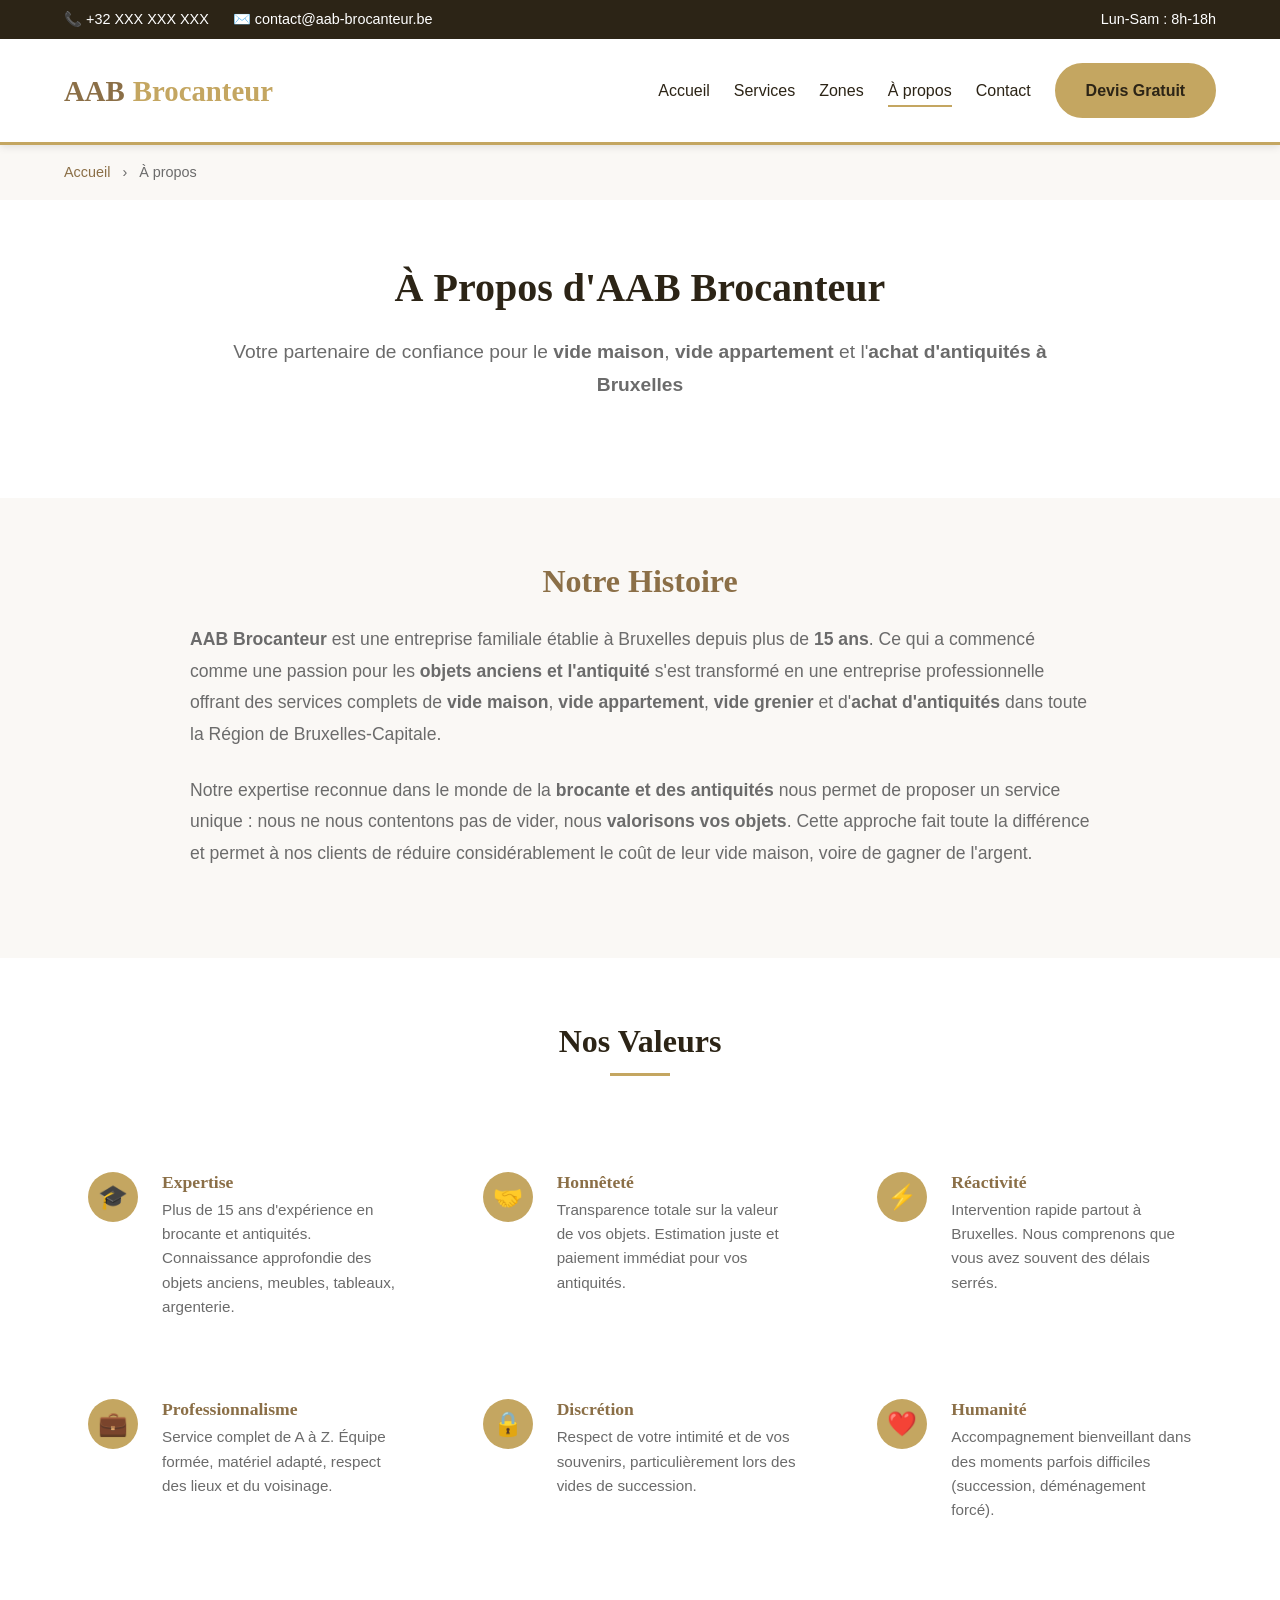
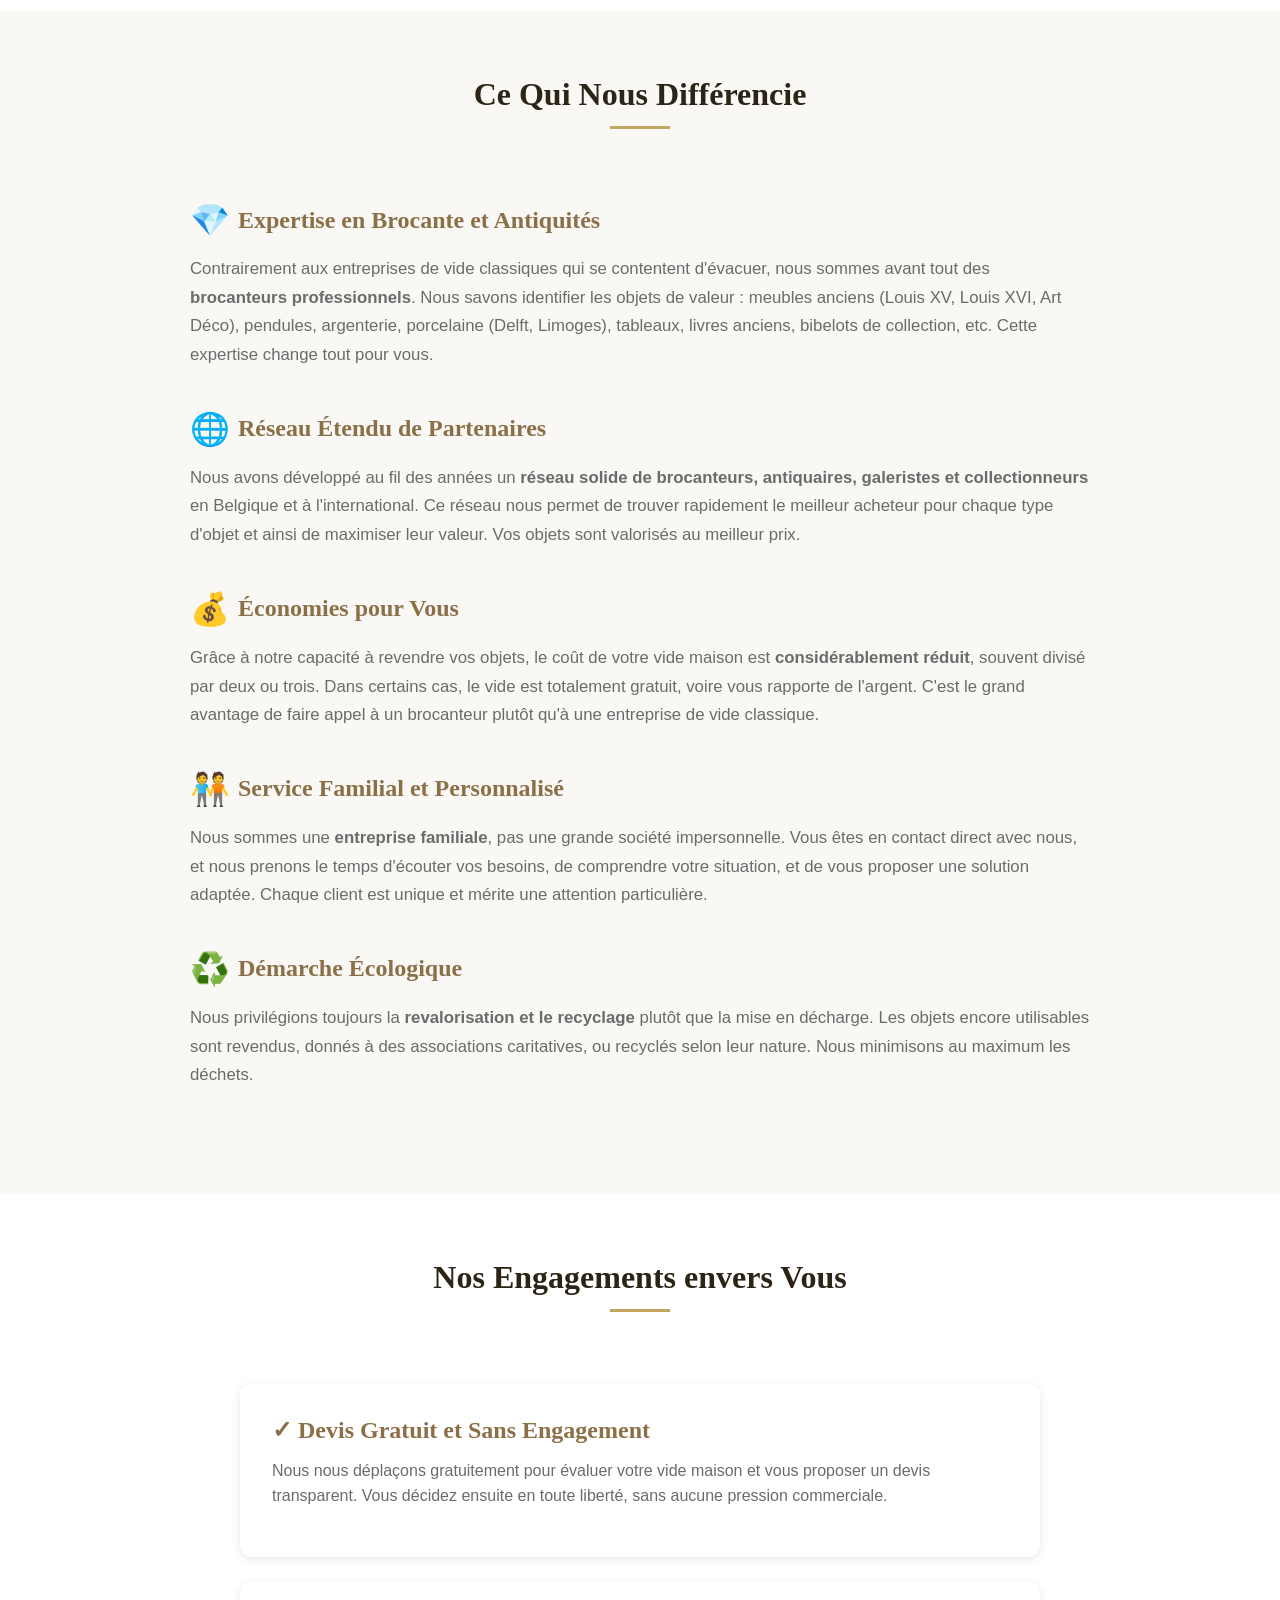
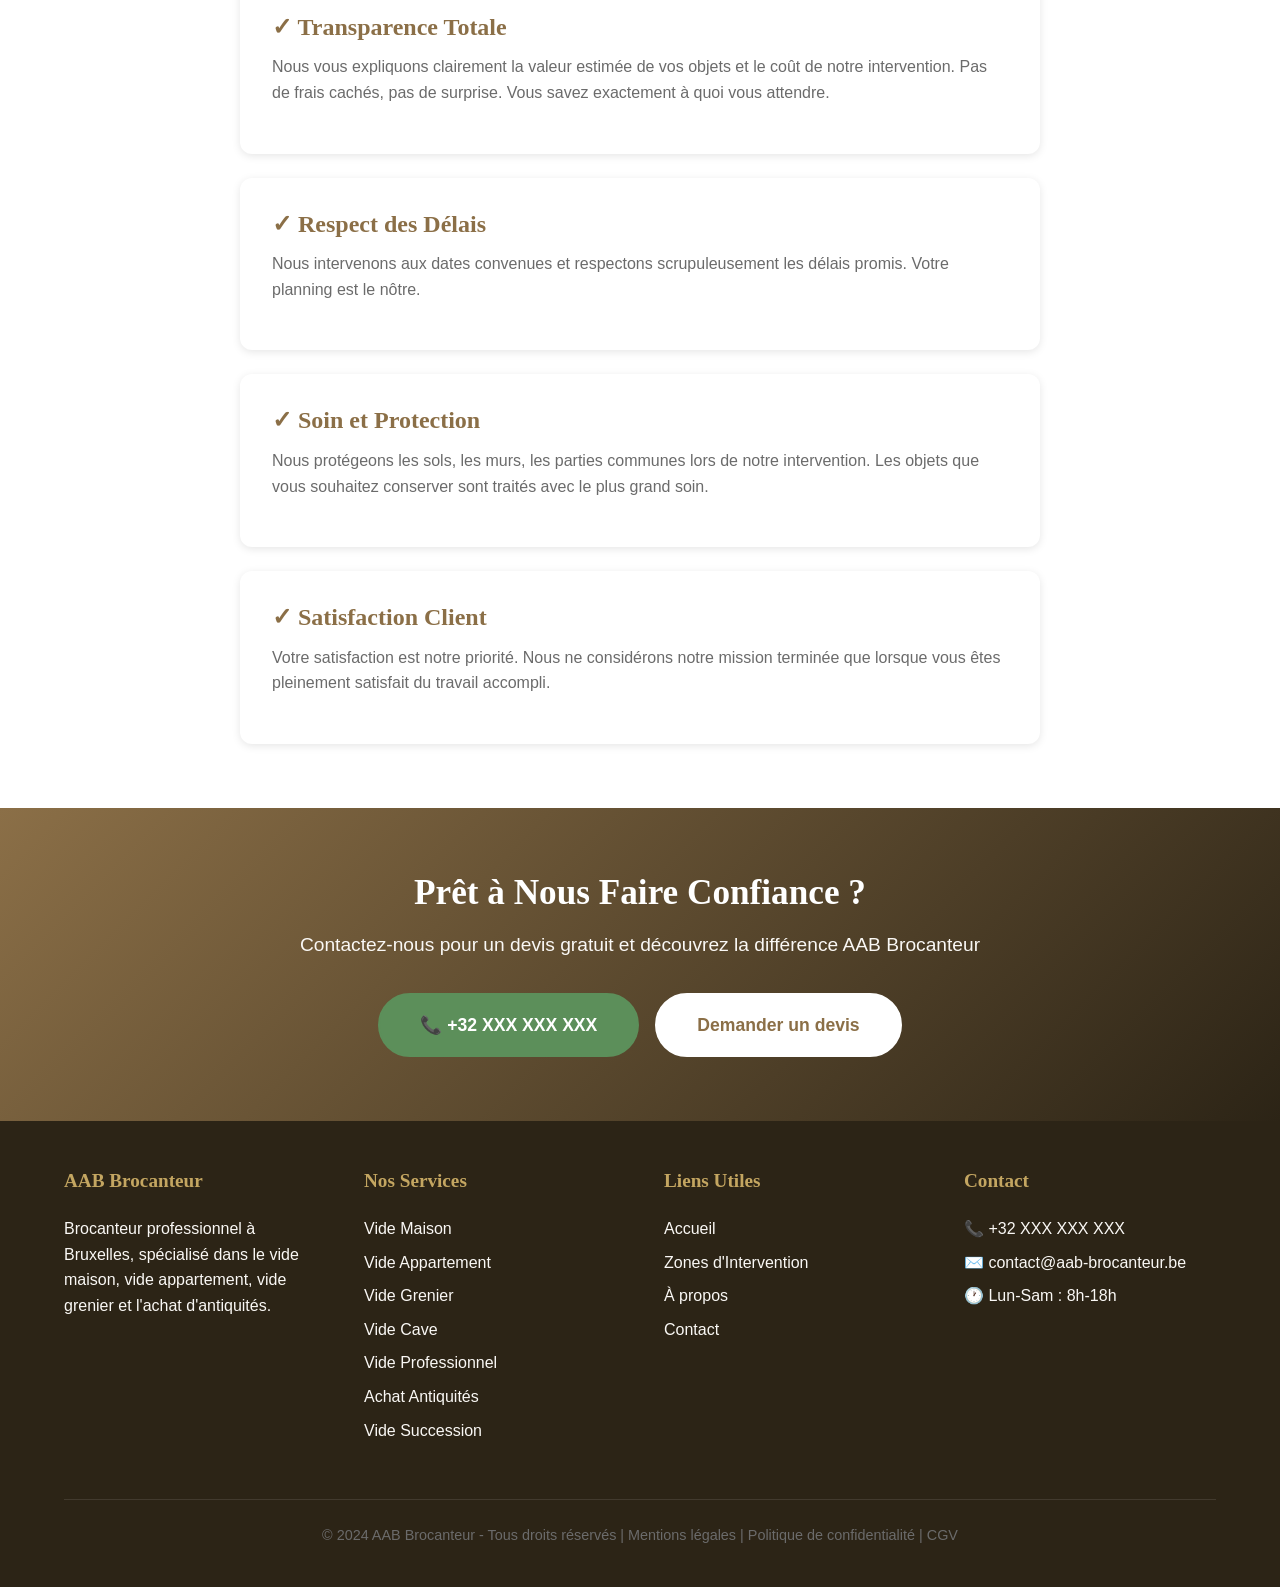
==== a-propos.html @ a9557504 "Création complète du site AAB Brocanteur Site web professionnel pour brocanteur à Bruxelles avec :  " ====
<!DOCTYPE html>
<html lang="fr-BE">
<head>
  <meta charset="UTF-8">
  <meta name="viewport" content="width=device-width, initial-scale=1.0">

  <title>À Propos | AAB Brocanteur - Expertise Brocante à Bruxelles</title>
  <meta name="description" content="Découvrez AAB Brocanteur, expert en vide maison et brocante à Bruxelles depuis plus de 15 ans. Professionnalisme, expertise en antiquités, service de qualité.">
  <meta name="robots" content="index, follow">
  <link rel="canonical" href="https://aab-brocanteur.be/a-propos.html">

  <link rel="stylesheet" href="css/style.css">
</head>
<body>

  <!-- HEADER -->
  <header class="header">
    <div class="header-top">
      <div class="container">
        <div class="header-contact">
          <a href="tel:+32XXXXXXXXX">📞 +32 XXX XXX XXX</a>
          <a href="mailto:contact@aab-brocanteur.be">✉️ contact@aab-brocanteur.be</a>
        </div>
        <div class="header-hours">Lun-Sam : 8h-18h</div>
      </div>
    </div>

    <div class="header-main">
      <div class="container">
        <div class="header-content">
          <a href="index.html" class="logo">AAB <span>Brocanteur</span></a>
          <nav class="nav">
            <ul class="nav-list">
              <li><a href="index.html" class="nav-link">Accueil</a></li>
              <li><a href="index.html#services" class="nav-link">Services</a></li>
              <li><a href="zones-intervention.html" class="nav-link">Zones</a></li>
              <li><a href="a-propos.html" class="nav-link active">À propos</a></li>
              <li><a href="contact.html" class="nav-link">Contact</a></li>
              <li><a href="contact.html" class="btn btn-primary">Devis Gratuit</a></li>
            </ul>
          </nav>
          <button class="mobile-menu-toggle" aria-label="Menu">☰</button>
        </div>
      </div>
    </div>
  </header>

  <!-- BREADCRUMB -->
  <div class="section" style="padding: 1rem 0; background-color: var(--light-bg);">
    <div class="container">
      <nav aria-label="Fil d'Ariane" style="font-size: 0.9rem;">
        <a href="index.html" style="color: var(--primary-color);">Accueil</a>
        <span style="margin: 0 0.5rem; color: var(--text-gray);">›</span>
        <span style="color: var(--text-gray);">À propos</span>
      </nav>
    </div>
  </div>

  <!-- HERO -->
  <section class="section">
    <div class="container">
      <div style="text-align: center; max-width: 900px; margin: 0 auto;">
        <h1>À Propos d'AAB Brocanteur</h1>
        <p style="font-size: 1.2rem; color: var(--text-gray); margin-bottom: 2rem; line-height: 1.7;">
          Votre partenaire de confiance pour le <strong>vide maison</strong>, <strong>vide appartement</strong> et l'<strong>achat d'antiquités à Bruxelles</strong>
        </p>
      </div>
    </div>
  </section>

  <!-- NOTRE HISTOIRE -->
  <section class="section section-alt">
    <div class="container">
      <div style="max-width: 900px; margin: 0 auto;">
        <h2 style="color: var(--primary-color); margin-bottom: 1.5rem; text-align: center;">Notre Histoire</h2>
        <p style="font-size: 1.1rem; line-height: 1.8; margin-bottom: 1.5rem; color: var(--text-gray);">
          <strong>AAB Brocanteur</strong> est une entreprise familiale établie à Bruxelles depuis plus de <strong>15 ans</strong>.
          Ce qui a commencé comme une passion pour les <strong>objets anciens et l'antiquité</strong> s'est transformé
          en une entreprise professionnelle offrant des services complets de <strong>vide maison</strong>,
          <strong>vide appartement</strong>, <strong>vide grenier</strong> et d'<strong>achat d'antiquités</strong>
          dans toute la Région de Bruxelles-Capitale.
        </p>

        <p style="font-size: 1.1rem; line-height: 1.8; margin-bottom: 1.5rem; color: var(--text-gray);">
          Notre expertise reconnue dans le monde de la <strong>brocante et des antiquités</strong> nous permet de proposer
          un service unique : nous ne nous contentons pas de vider, nous <strong>valorisons vos objets</strong>.
          Cette approche fait toute la différence et permet à nos clients de réduire considérablement le coût
          de leur vide maison, voire de gagner de l'argent.
        </p>
      </div>
    </div>
  </section>

  <!-- NOS VALEURS -->
  <section class="section">
    <div class="container">
      <div class="section-title">
        <h2>Nos Valeurs</h2>
      </div>

      <div class="features-grid">
        <div class="feature">
          <div class="feature-icon">🎓</div>
          <div class="feature-content">
            <h3>Expertise</h3>
            <p>Plus de 15 ans d'expérience en brocante et antiquités. Connaissance approfondie des objets anciens, meubles, tableaux, argenterie.</p>
          </div>
        </div>

        <div class="feature">
          <div class="feature-icon">🤝</div>
          <div class="feature-content">
            <h3>Honnêteté</h3>
            <p>Transparence totale sur la valeur de vos objets. Estimation juste et paiement immédiat pour vos antiquités.</p>
          </div>
        </div>

        <div class="feature">
          <div class="feature-icon">⚡</div>
          <div class="feature-content">
            <h3>Réactivité</h3>
            <p>Intervention rapide partout à Bruxelles. Nous comprenons que vous avez souvent des délais serrés.</p>
          </div>
        </div>

        <div class="feature">
          <div class="feature-icon">💼</div>
          <div class="feature-content">
            <h3>Professionnalisme</h3>
            <p>Service complet de A à Z. Équipe formée, matériel adapté, respect des lieux et du voisinage.</p>
          </div>
        </div>

        <div class="feature">
          <div class="feature-icon">🔒</div>
          <div class="feature-content">
            <h3>Discrétion</h3>
            <p>Respect de votre intimité et de vos souvenirs, particulièrement lors des vides de succession.</p>
          </div>
        </div>

        <div class="feature">
          <div class="feature-icon">❤️</div>
          <div class="feature-content">
            <h3>Humanité</h3>
            <p>Accompagnement bienveillant dans des moments parfois difficiles (succession, déménagement forcé).</p>
          </div>
        </div>
      </div>
    </div>
  </section>

  <!-- CE QUI NOUS DIFFÉRENCIE -->
  <section class="section section-alt">
    <div class="container">
      <div class="section-title">
        <h2>Ce Qui Nous Différencie</h2>
      </div>

      <div style="max-width: 900px; margin: 0 auto;">
        <div style="margin-bottom: 2.5rem;">
          <h3 style="color: var(--primary-color); margin-bottom: 1rem; display: flex; align-items: center; gap: 0.5rem;">
            <span style="font-size: 2rem;">💎</span> Expertise en Brocante et Antiquités
          </h3>
          <p style="font-size: 1.05rem; line-height: 1.7; color: var(--text-gray);">
            Contrairement aux entreprises de vide classiques qui se contentent d'évacuer, nous sommes avant tout
            des <strong>brocanteurs professionnels</strong>. Nous savons identifier les objets de valeur :
            meubles anciens (Louis XV, Louis XVI, Art Déco), pendules, argenterie, porcelaine (Delft, Limoges),
            tableaux, livres anciens, bibelots de collection, etc. Cette expertise change tout pour vous.
          </p>
        </div>

        <div style="margin-bottom: 2.5rem;">
          <h3 style="color: var(--primary-color); margin-bottom: 1rem; display: flex; align-items: center; gap: 0.5rem;">
            <span style="font-size: 2rem;">🌐</span> Réseau Étendu de Partenaires
          </h3>
          <p style="font-size: 1.05rem; line-height: 1.7; color: var(--text-gray);">
            Nous avons développé au fil des années un <strong>réseau solide de brocanteurs, antiquaires,
            galeristes et collectionneurs</strong> en Belgique et à l'international. Ce réseau nous permet de
            trouver rapidement le meilleur acheteur pour chaque type d'objet et ainsi de maximiser leur valeur.
            Vos objets sont valorisés au meilleur prix.
          </p>
        </div>

        <div style="margin-bottom: 2.5rem;">
          <h3 style="color: var(--primary-color); margin-bottom: 1rem; display: flex; align-items: center; gap: 0.5rem;">
            <span style="font-size: 2rem;">💰</span> Économies pour Vous
          </h3>
          <p style="font-size: 1.05rem; line-height: 1.7; color: var(--text-gray);">
            Grâce à notre capacité à revendre vos objets, le coût de votre vide maison est
            <strong>considérablement réduit</strong>, souvent divisé par deux ou trois. Dans certains cas, le vide
            est totalement gratuit, voire vous rapporte de l'argent. C'est le grand avantage de faire appel à
            un brocanteur plutôt qu'à une entreprise de vide classique.
          </p>
        </div>

        <div style="margin-bottom: 2.5rem;">
          <h3 style="color: var(--primary-color); margin-bottom: 1rem; display: flex; align-items: center; gap: 0.5rem;">
            <span style="font-size: 2rem;">🧑‍🤝‍🧑</span> Service Familial et Personnalisé
          </h3>
          <p style="font-size: 1.05rem; line-height: 1.7; color: var(--text-gray);">
            Nous sommes une <strong>entreprise familiale</strong>, pas une grande société impersonnelle.
            Vous êtes en contact direct avec nous, et nous prenons le temps d'écouter vos besoins, de comprendre
            votre situation, et de vous proposer une solution adaptée. Chaque client est unique et mérite
            une attention particulière.
          </p>
        </div>

        <div style="margin-bottom: 2.5rem;">
          <h3 style="color: var(--primary-color); margin-bottom: 1rem; display: flex; align-items: center; gap: 0.5rem;">
            <span style="font-size: 2rem;">♻️</span> Démarche Écologique
          </h3>
          <p style="font-size: 1.05rem; line-height: 1.7; color: var(--text-gray);">
            Nous privilégions toujours la <strong>revalorisation et le recyclage</strong> plutôt que la mise en décharge.
            Les objets encore utilisables sont revendus, donnés à des associations caritatives, ou recyclés selon
            leur nature. Nous minimisons au maximum les déchets.
          </p>
        </div>
      </div>
    </div>
  </section>

  <!-- NOS ENGAGEMENTS -->
  <section class="section">
    <div class="container">
      <div class="section-title">
        <h2>Nos Engagements envers Vous</h2>
      </div>

      <div style="max-width: 800px; margin: 0 auto;">
        <div style="background: white; padding: 2rem; border-radius: 12px; box-shadow: var(--shadow-sm); margin-bottom: 1.5rem;">
          <h3 style="color: var(--primary-color); margin-bottom: 0.8rem;">✓ Devis Gratuit et Sans Engagement</h3>
          <p style="color: var(--text-gray);">
            Nous nous déplaçons gratuitement pour évaluer votre vide maison et vous proposer un devis transparent.
            Vous décidez ensuite en toute liberté, sans aucune pression commerciale.
          </p>
        </div>

        <div style="background: white; padding: 2rem; border-radius: 12px; box-shadow: var(--shadow-sm); margin-bottom: 1.5rem;">
          <h3 style="color: var(--primary-color); margin-bottom: 0.8rem;">✓ Transparence Totale</h3>
          <p style="color: var(--text-gray);">
            Nous vous expliquons clairement la valeur estimée de vos objets et le coût de notre intervention.
            Pas de frais cachés, pas de surprise. Vous savez exactement à quoi vous attendre.
          </p>
        </div>

        <div style="background: white; padding: 2rem; border-radius: 12px; box-shadow: var(--shadow-sm); margin-bottom: 1.5rem;">
          <h3 style="color: var(--primary-color); margin-bottom: 0.8rem;">✓ Respect des Délais</h3>
          <p style="color: var(--text-gray);">
            Nous intervenons aux dates convenues et respectons scrupuleusement les délais promis.
            Votre planning est le nôtre.
          </p>
        </div>

        <div style="background: white; padding: 2rem; border-radius: 12px; box-shadow: var(--shadow-sm); margin-bottom: 1.5rem;">
          <h3 style="color: var(--primary-color); margin-bottom: 0.8rem;">✓ Soin et Protection</h3>
          <p style="color: var(--text-gray);">
            Nous protégeons les sols, les murs, les parties communes lors de notre intervention.
            Les objets que vous souhaitez conserver sont traités avec le plus grand soin.
          </p>
        </div>

        <div style="background: white; padding: 2rem; border-radius: 12px; box-shadow: var(--shadow-sm);">
          <h3 style="color: var(--primary-color); margin-bottom: 0.8rem;">✓ Satisfaction Client</h3>
          <p style="color: var(--text-gray);">
            Votre satisfaction est notre priorité. Nous ne considérons notre mission terminée que lorsque
            vous êtes pleinement satisfait du travail accompli.
          </p>
        </div>
      </div>
    </div>
  </section>

  <!-- CTA -->
  <section class="section" style="background: linear-gradient(135deg, var(--primary-color) 0%, var(--dark-color) 100%); color: white;">
    <div class="container" style="text-align: center;">
      <h2 style="color: white; font-size: 2.2rem; margin-bottom: 1rem;">
        Prêt à Nous Faire Confiance ?
      </h2>
      <p style="font-size: 1.2rem; margin-bottom: 2rem; color: var(--light-bg);">
        Contactez-nous pour un devis gratuit et découvrez la différence AAB Brocanteur
      </p>
      <div style="display: flex; gap: 1rem; justify-content: center; flex-wrap: wrap;">
        <a href="tel:+32XXXXXXXXX" class="btn btn-phone btn-large">📞 +32 XXX XXX XXX</a>
        <a href="contact.html" class="btn btn-white btn-large">Demander un devis</a>
      </div>
    </div>
  </section>

  <!-- FOOTER -->
  <footer class="footer">
    <div class="container">
      <div class="footer-content">
        <div class="footer-section">
          <h3>AAB Brocanteur</h3>
          <p>Brocanteur professionnel à Bruxelles, spécialisé dans le vide maison, vide appartement, vide grenier et l'achat d'antiquités.</p>
        </div>

        <div class="footer-section">
          <h3>Nos Services</h3>
          <ul>
            <li><a href="vide-maison-bruxelles.html">Vide Maison</a></li>
            <li><a href="vide-appartement-bruxelles.html">Vide Appartement</a></li>
            <li><a href="vide-grenier-bruxelles.html">Vide Grenier</a></li>
            <li><a href="vide-cave-bruxelles.html">Vide Cave</a></li>
            <li><a href="vide-professionnel-bruxelles.html">Vide Professionnel</a></li>
            <li><a href="brocanteur-achat-antiquites-bruxelles.html">Achat Antiquités</a></li>
            <li><a href="vide-succession-bruxelles.html">Vide Succession</a></li>
          </ul>
        </div>

        <div class="footer-section">
          <h3>Liens Utiles</h3>
          <ul>
            <li><a href="index.html">Accueil</a></li>
            <li><a href="zones-intervention.html">Zones d'Intervention</a></li>
            <li><a href="a-propos.html">À propos</a></li>
            <li><a href="contact.html">Contact</a></li>
          </ul>
        </div>

        <div class="footer-section">
          <h3>Contact</h3>
          <ul>
            <li>📞 <a href="tel:+32XXXXXXXXX">+32 XXX XXX XXX</a></li>
            <li>✉️ <a href="mailto:contact@aab-brocanteur.be">contact@aab-brocanteur.be</a></li>
            <li>🕐 Lun-Sam : 8h-18h</li>
          </ul>
        </div>
      </div>

      <div class="footer-bottom">
        <p>&copy; 2024 AAB Brocanteur - Tous droits réservés | <a href="#">Mentions légales</a> | <a href="#">Politique de confidentialité</a> | <a href="#">CGV</a></p>
      </div>
    </div>
  </footer>

  <script src="js/script.js"></script>

</body>
</html>
---- css/style.css ----
/* =====================================================
   AAB BROCANTEUR - STYLES PRINCIPAUX
   Design inspiré du professionnalisme et adapté au vintage
   ===================================================== */

/* === VARIABLES CSS === */
:root {
  /* Palette de couleurs brocante/vintage */
  --primary-color: #8B6F47; /* Marron chaud bois */
  --secondary-color: #C4A661; /* Or/bronze */
  --accent-color: #A67C52; /* Terre cuite */
  --dark-color: #2C2416; /* Marron très foncé */
  --light-bg: #FAF8F5; /* Blanc cassé */
  --white: #FFFFFF;
  --text-dark: #2C2416;
  --text-gray: #6B6B6B;
  --border-color: #E5DDD1;
  --success-green: #5C8F5A;
  --warning-orange: #D97642;

  /* Typographie */
  --font-main: 'Segoe UI', Tahoma, Geneva, Verdana, sans-serif;
  --font-heading: 'Georgia', serif;

  /* Espacements */
  --spacing-xs: 0.5rem;
  --spacing-sm: 1rem;
  --spacing-md: 1.5rem;
  --spacing-lg: 2rem;
  --spacing-xl: 3rem;
  --spacing-xxl: 4rem;

  /* Transitions */
  --transition-smooth: all 0.3s ease;

  /* Ombres */
  --shadow-sm: 0 2px 8px rgba(0,0,0,0.1);
  --shadow-md: 0 4px 16px rgba(0,0,0,0.15);
  --shadow-lg: 0 8px 24px rgba(0,0,0,0.2);
}

/* === RESET & BASE === */
* {
  margin: 0;
  padding: 0;
  box-sizing: border-box;
}

html {
  font-size: 16px;
  scroll-behavior: smooth;
}

body {
  font-family: var(--font-main);
  color: var(--text-dark);
  line-height: 1.6;
  background-color: var(--white);
}

img {
  max-width: 100%;
  height: auto;
  display: block;
}

a {
  text-decoration: none;
  color: inherit;
  transition: var(--transition-smooth);
}

ul {
  list-style: none;
}

/* === TYPOGRAPHIE === */
h1, h2, h3, h4, h5, h6 {
  font-family: var(--font-heading);
  font-weight: 700;
  line-height: 1.2;
  margin-bottom: var(--spacing-md);
  color: var(--dark-color);
}

h1 {
  font-size: 2.5rem;
}

h2 {
  font-size: 2rem;
}

h3 {
  font-size: 1.5rem;
}

p {
  margin-bottom: var(--spacing-sm);
}

/* === CONTENEUR === */
.container {
  max-width: 1200px;
  margin: 0 auto;
  padding: 0 var(--spacing-md);
}

.container-wide {
  max-width: 1400px;
  margin: 0 auto;
  padding: 0 var(--spacing-md);
}

/* === HEADER === */
.header {
  background-color: var(--white);
  box-shadow: var(--shadow-sm);
  position: sticky;
  top: 0;
  z-index: 1000;
  border-bottom: 3px solid var(--secondary-color);
}

.header-top {
  background-color: var(--dark-color);
  color: var(--white);
  padding: var(--spacing-xs) 0;
  font-size: 0.9rem;
}

.header-top .container {
  display: flex;
  justify-content: space-between;
  align-items: center;
  flex-wrap: wrap;
}

.header-contact {
  display: flex;
  gap: var(--spacing-md);
  align-items: center;
}

.header-contact a {
  color: var(--white);
  display: flex;
  align-items: center;
  gap: 0.3rem;
}

.header-contact a:hover {
  color: var(--secondary-color);
}

.header-main {
  padding: var(--spacing-md) 0;
}

.header-content {
  display: flex;
  justify-content: space-between;
  align-items: center;
  flex-wrap: wrap;
  gap: var(--spacing-md);
}

.logo {
  font-family: var(--font-heading);
  font-size: 1.8rem;
  font-weight: bold;
  color: var(--primary-color);
  display: flex;
  align-items: center;
  gap: 0.5rem;
}

.logo span {
  color: var(--secondary-color);
}

/* Navigation */
.nav {
  display: flex;
  gap: var(--spacing-md);
  align-items: center;
}

.nav-list {
  display: flex;
  gap: var(--spacing-md);
  align-items: center;
}

.nav-link {
  color: var(--text-dark);
  font-weight: 500;
  padding: 0.5rem 0;
  position: relative;
}

.nav-link::after {
  content: '';
  position: absolute;
  bottom: 0;
  left: 0;
  width: 0;
  height: 2px;
  background-color: var(--secondary-color);
  transition: width 0.3s ease;
}

.nav-link:hover::after,
.nav-link.active::after {
  width: 100%;
}

.nav-link:hover {
  color: var(--primary-color);
}

/* Menu mobile toggle */
.mobile-menu-toggle {
  display: none;
  background: none;
  border: none;
  font-size: 1.5rem;
  color: var(--primary-color);
  cursor: pointer;
  padding: 0.5rem;
}

/* === BOUTONS === */
.btn {
  display: inline-block;
  padding: 0.8rem 1.8rem;
  border-radius: 50px;
  font-weight: 600;
  text-align: center;
  cursor: pointer;
  transition: var(--transition-smooth);
  border: 2px solid transparent;
  font-size: 1rem;
}

.btn-primary {
  background-color: var(--secondary-color);
  color: var(--dark-color);
  border-color: var(--secondary-color);
}

.btn-primary:hover {
  background-color: var(--primary-color);
  border-color: var(--primary-color);
  color: var(--white);
  transform: translateY(-2px);
  box-shadow: var(--shadow-md);
}

.btn-secondary {
  background-color: transparent;
  color: var(--primary-color);
  border-color: var(--primary-color);
}

.btn-secondary:hover {
  background-color: var(--primary-color);
  color: var(--white);
  transform: translateY(-2px);
}

.btn-white {
  background-color: var(--white);
  color: var(--primary-color);
  border-color: var(--white);
}

.btn-white:hover {
  background-color: transparent;
  color: var(--white);
  border-color: var(--white);
}

.btn-large {
  padding: 1rem 2.5rem;
  font-size: 1.1rem;
}

/* Phone button special */
.btn-phone {
  background-color: var(--success-green);
  color: var(--white);
  border-color: var(--success-green);
  display: inline-flex;
  align-items: center;
  gap: 0.5rem;
}

.btn-phone:hover {
  background-color: #4a7348;
  transform: scale(1.05);
}

/* === HERO SECTION === */
.hero {
  background: linear-gradient(135deg, var(--primary-color) 0%, var(--dark-color) 100%);
  color: var(--white);
  padding: var(--spacing-xxl) 0;
  position: relative;
  overflow: hidden;
}

.hero::before {
  content: '';
  position: absolute;
  top: 0;
  left: 0;
  right: 0;
  bottom: 0;
  background: url('data:image/svg+xml,<svg xmlns="http://www.w3.org/2000/svg" viewBox="0 0 100 100"><circle cx="50" cy="50" r="40" fill="rgba(255,255,255,0.03)"/></svg>');
  background-size: 100px 100px;
  opacity: 0.5;
}

.hero-content {
  position: relative;
  z-index: 1;
  max-width: 800px;
}

.hero h1 {
  color: var(--white);
  font-size: 3rem;
  margin-bottom: var(--spacing-md);
  text-shadow: 2px 2px 4px rgba(0,0,0,0.3);
}

.hero-subtitle {
  font-size: 1.3rem;
  margin-bottom: var(--spacing-lg);
  color: var(--light-bg);
}

.hero-cta {
  display: flex;
  gap: var(--spacing-md);
  flex-wrap: wrap;
}

/* === SECTIONS === */
.section {
  padding: var(--spacing-xxl) 0;
}

.section-alt {
  background-color: var(--light-bg);
}

.section-title {
  text-align: center;
  margin-bottom: var(--spacing-xl);
}

.section-title h2 {
  position: relative;
  display: inline-block;
  padding-bottom: var(--spacing-sm);
}

.section-title h2::after {
  content: '';
  position: absolute;
  bottom: 0;
  left: 50%;
  transform: translateX(-50%);
  width: 60px;
  height: 3px;
  background-color: var(--secondary-color);
}

.section-subtitle {
  color: var(--text-gray);
  font-size: 1.1rem;
  max-width: 700px;
  margin: var(--spacing-md) auto 0;
  text-align: center;
}

/* === GRILLE DE SERVICES === */
.services-grid {
  display: grid;
  grid-template-columns: repeat(auto-fit, minmax(280px, 1fr));
  gap: var(--spacing-lg);
  margin-top: var(--spacing-xl);
}

.service-card {
  background-color: var(--white);
  border-radius: 12px;
  padding: var(--spacing-lg);
  box-shadow: var(--shadow-sm);
  transition: var(--transition-smooth);
  border: 2px solid transparent;
  text-align: center;
}

.service-card:hover {
  transform: translateY(-8px);
  box-shadow: var(--shadow-lg);
  border-color: var(--secondary-color);
}

.service-icon {
  width: 70px;
  height: 70px;
  margin: 0 auto var(--spacing-md);
  background-color: var(--light-bg);
  border-radius: 50%;
  display: flex;
  align-items: center;
  justify-content: center;
  font-size: 2rem;
  color: var(--primary-color);
  transition: var(--transition-smooth);
}

.service-card:hover .service-icon {
  background-color: var(--secondary-color);
  color: var(--dark-color);
  transform: rotate(360deg);
}

.service-card h3 {
  color: var(--primary-color);
  margin-bottom: var(--spacing-sm);
  font-size: 1.3rem;
}

.service-card p {
  color: var(--text-gray);
  margin-bottom: var(--spacing-md);
}

/* === ÉTAPES === */
.steps-container {
  display: grid;
  grid-template-columns: repeat(auto-fit, minmax(250px, 1fr));
  gap: var(--spacing-lg);
  margin-top: var(--spacing-xl);
}

.step {
  text-align: center;
  position: relative;
}

.step-number {
  width: 60px;
  height: 60px;
  background-color: var(--secondary-color);
  color: var(--dark-color);
  border-radius: 50%;
  display: flex;
  align-items: center;
  justify-content: center;
  font-size: 1.8rem;
  font-weight: bold;
  margin: 0 auto var(--spacing-md);
  font-family: var(--font-heading);
}

.step h3 {
  margin-bottom: var(--spacing-sm);
  color: var(--primary-color);
}

.step p {
  color: var(--text-gray);
}

/* === SCÉNARIOS === */
.scenarios-grid {
  display: grid;
  grid-template-columns: repeat(auto-fit, minmax(300px, 1fr));
  gap: var(--spacing-lg);
  margin-top: var(--spacing-xl);
}

.scenario-card {
  background-color: var(--white);
  border-radius: 12px;
  padding: var(--spacing-lg);
  box-shadow: var(--shadow-md);
  border-top: 4px solid var(--primary-color);
  text-align: center;
}

.scenario-card.scenario-positive {
  border-top-color: var(--success-green);
}

.scenario-card.scenario-neutral {
  border-top-color: var(--secondary-color);
}

.scenario-card.scenario-paid {
  border-top-color: var(--warning-orange);
}

.scenario-icon {
  font-size: 3rem;
  margin-bottom: var(--spacing-md);
}

.scenario-card h3 {
  margin-bottom: var(--spacing-sm);
}

.scenario-card p {
  color: var(--text-gray);
}

/* === ALERTE IMPORTANTE === */
.alert-box {
  background-color: #FFF3CD;
  border-left: 5px solid var(--warning-orange);
  padding: var(--spacing-lg);
  border-radius: 8px;
  margin: var(--spacing-xl) 0;
}

.alert-box h3 {
  color: var(--warning-orange);
  margin-bottom: var(--spacing-sm);
  display: flex;
  align-items: center;
  gap: 0.5rem;
}

.alert-box p {
  color: var(--text-dark);
  font-size: 1.05rem;
}

/* === ZONE D'INTERVENTION === */
.communes-list {
  display: grid;
  grid-template-columns: repeat(auto-fill, minmax(200px, 1fr));
  gap: var(--spacing-sm);
  margin-top: var(--spacing-lg);
}

.commune-item {
  padding: var(--spacing-sm);
  background-color: var(--white);
  border-radius: 6px;
  border-left: 3px solid var(--secondary-color);
  transition: var(--transition-smooth);
}

.commune-item:hover {
  background-color: var(--light-bg);
  transform: translateX(5px);
}

/* === AVANTAGES === */
.features-grid {
  display: grid;
  grid-template-columns: repeat(auto-fit, minmax(280px, 1fr));
  gap: var(--spacing-lg);
  margin-top: var(--spacing-xl);
}

.feature {
  display: flex;
  gap: var(--spacing-md);
  padding: var(--spacing-md);
  background-color: var(--white);
  border-radius: 8px;
  transition: var(--transition-smooth);
}

.section-alt .feature {
  background-color: var(--light-bg);
}

.feature:hover {
  transform: translateX(8px);
}

.feature-icon {
  flex-shrink: 0;
  width: 50px;
  height: 50px;
  background-color: var(--secondary-color);
  border-radius: 50%;
  display: flex;
  align-items: center;
  justify-content: center;
  font-size: 1.5rem;
}

.feature-content h3 {
  font-size: 1.1rem;
  margin-bottom: 0.3rem;
  color: var(--primary-color);
}

.feature-content p {
  color: var(--text-gray);
  font-size: 0.95rem;
  margin: 0;
}

/* === FORMULAIRE DE CONTACT === */
.contact-form {
  max-width: 600px;
  margin: var(--spacing-xl) auto 0;
  background-color: var(--white);
  padding: var(--spacing-xl);
  border-radius: 12px;
  box-shadow: var(--shadow-md);
}

.form-group {
  margin-bottom: var(--spacing-md);
}

.form-group label {
  display: block;
  margin-bottom: var(--spacing-xs);
  font-weight: 600;
  color: var(--text-dark);
}

.form-group label .required {
  color: #D9534F;
}

.form-control {
  width: 100%;
  padding: 0.8rem;
  border: 2px solid var(--border-color);
  border-radius: 6px;
  font-family: var(--font-main);
  font-size: 1rem;
  transition: var(--transition-smooth);
}

.form-control:focus {
  outline: none;
  border-color: var(--secondary-color);
  box-shadow: 0 0 0 3px rgba(196, 166, 97, 0.1);
}

textarea.form-control {
  resize: vertical;
  min-height: 120px;
}

.form-checkbox {
  display: flex;
  align-items: flex-start;
  gap: var(--spacing-xs);
}

.form-checkbox input[type="checkbox"] {
  margin-top: 0.3rem;
  width: 18px;
  height: 18px;
  cursor: pointer;
}

.form-checkbox label {
  font-weight: normal;
  cursor: pointer;
  margin: 0;
  font-size: 0.9rem;
}

.form-submit {
  text-align: center;
  margin-top: var(--spacing-lg);
}

/* === TÉMOIGNAGES === */
.testimonials-grid {
  display: grid;
  grid-template-columns: repeat(auto-fit, minmax(300px, 1fr));
  gap: var(--spacing-lg);
  margin-top: var(--spacing-xl);
}

.testimonial-card {
  background-color: var(--white);
  padding: var(--spacing-lg);
  border-radius: 12px;
  box-shadow: var(--shadow-sm);
  position: relative;
}

.testimonial-quote {
  font-style: italic;
  color: var(--text-gray);
  margin-bottom: var(--spacing-md);
  line-height: 1.7;
}

.testimonial-author {
  display: flex;
  align-items: center;
  gap: var(--spacing-sm);
}

.testimonial-author strong {
  color: var(--primary-color);
}

.testimonial-stars {
  color: var(--secondary-color);
  font-size: 1.1rem;
  margin-bottom: var(--spacing-xs);
}

/* === FOOTER === */
.footer {
  background-color: var(--dark-color);
  color: var(--light-bg);
  padding: var(--spacing-xl) 0 var(--spacing-md);
}

.footer-content {
  display: grid;
  grid-template-columns: repeat(auto-fit, minmax(250px, 1fr));
  gap: var(--spacing-xl);
  margin-bottom: var(--spacing-xl);
}

.footer-section h3 {
  color: var(--secondary-color);
  margin-bottom: var(--spacing-md);
  font-size: 1.2rem;
}

.footer-section ul {
  list-style: none;
}

.footer-section ul li {
  margin-bottom: var(--spacing-xs);
}

.footer-section a {
  color: var(--light-bg);
  transition: var(--transition-smooth);
}

.footer-section a:hover {
  color: var(--secondary-color);
  padding-left: 5px;
}

.footer-bottom {
  border-top: 1px solid rgba(255,255,255,0.1);
  padding-top: var(--spacing-md);
  text-align: center;
  color: var(--text-gray);
  font-size: 0.9rem;
}

/* === RESPONSIVE === */

/* Tablettes */
@media (max-width: 968px) {
  h1 {
    font-size: 2rem;
  }

  h2 {
    font-size: 1.7rem;
  }

  .hero h1 {
    font-size: 2.2rem;
  }

  .hero-subtitle {
    font-size: 1.1rem;
  }
}

/* Mobile */
@media (max-width: 768px) {
  :root {
    --spacing-xl: 2rem;
    --spacing-xxl: 2.5rem;
  }

  .mobile-menu-toggle {
    display: block;
  }

  .nav {
    position: fixed;
    top: 0;
    right: -100%;
    width: 80%;
    max-width: 300px;
    height: 100vh;
    background-color: var(--white);
    box-shadow: var(--shadow-lg);
    transition: right 0.3s ease;
    z-index: 9999;
  }

  .nav.active {
    right: 0;
  }

  .nav-list {
    flex-direction: column;
    padding: var(--spacing-xl) var(--spacing-md);
    gap: var(--spacing-md);
  }

  .nav-link {
    font-size: 1.1rem;
    width: 100%;
    padding: var(--spacing-sm) 0;
  }

  .header-content {
    flex-direction: column;
    align-items: flex-start;
  }

  .hero-cta {
    flex-direction: column;
  }

  .btn {
    width: 100%;
    text-align: center;
  }

  .services-grid,
  .steps-container,
  .scenarios-grid,
  .features-grid,
  .testimonials-grid {
    grid-template-columns: 1fr;
  }

  .communes-list {
    grid-template-columns: 1fr;
  }

  h1 {
    font-size: 1.8rem;
  }

  .hero h1 {
    font-size: 1.9rem;
  }

  .contact-form {
    padding: var(--spacing-md);
  }
}

/* Très petits écrans */
@media (max-width: 480px) {
  html {
    font-size: 14px;
  }

  .container {
    padding: 0 var(--spacing-sm);
  }

  .header-contact {
    flex-direction: column;
    gap: var(--spacing-xs);
    align-items: flex-start;
  }
}

/* === ANIMATIONS === */
@keyframes fadeInUp {
  from {
    opacity: 0;
    transform: translateY(30px);
  }
  to {
    opacity: 1;
    transform: translateY(0);
  }
}

.fade-in-up {
  animation: fadeInUp 0.6s ease-out;
}

/* === UTILITAIRES === */
.text-center {
  text-align: center;
}

.text-primary {
  color: var(--primary-color);
}

.text-secondary {
  color: var(--secondary-color);
}

.mb-0 { margin-bottom: 0; }
.mb-1 { margin-bottom: var(--spacing-sm); }
.mb-2 { margin-bottom: var(--spacing-md); }
.mb-3 { margin-bottom: var(--spacing-lg); }

.mt-0 { margin-top: 0; }
.mt-1 { margin-top: var(--spacing-sm); }
.mt-2 { margin-top: var(--spacing-md); }
.mt-3 { margin-top: var(--spacing-lg); }
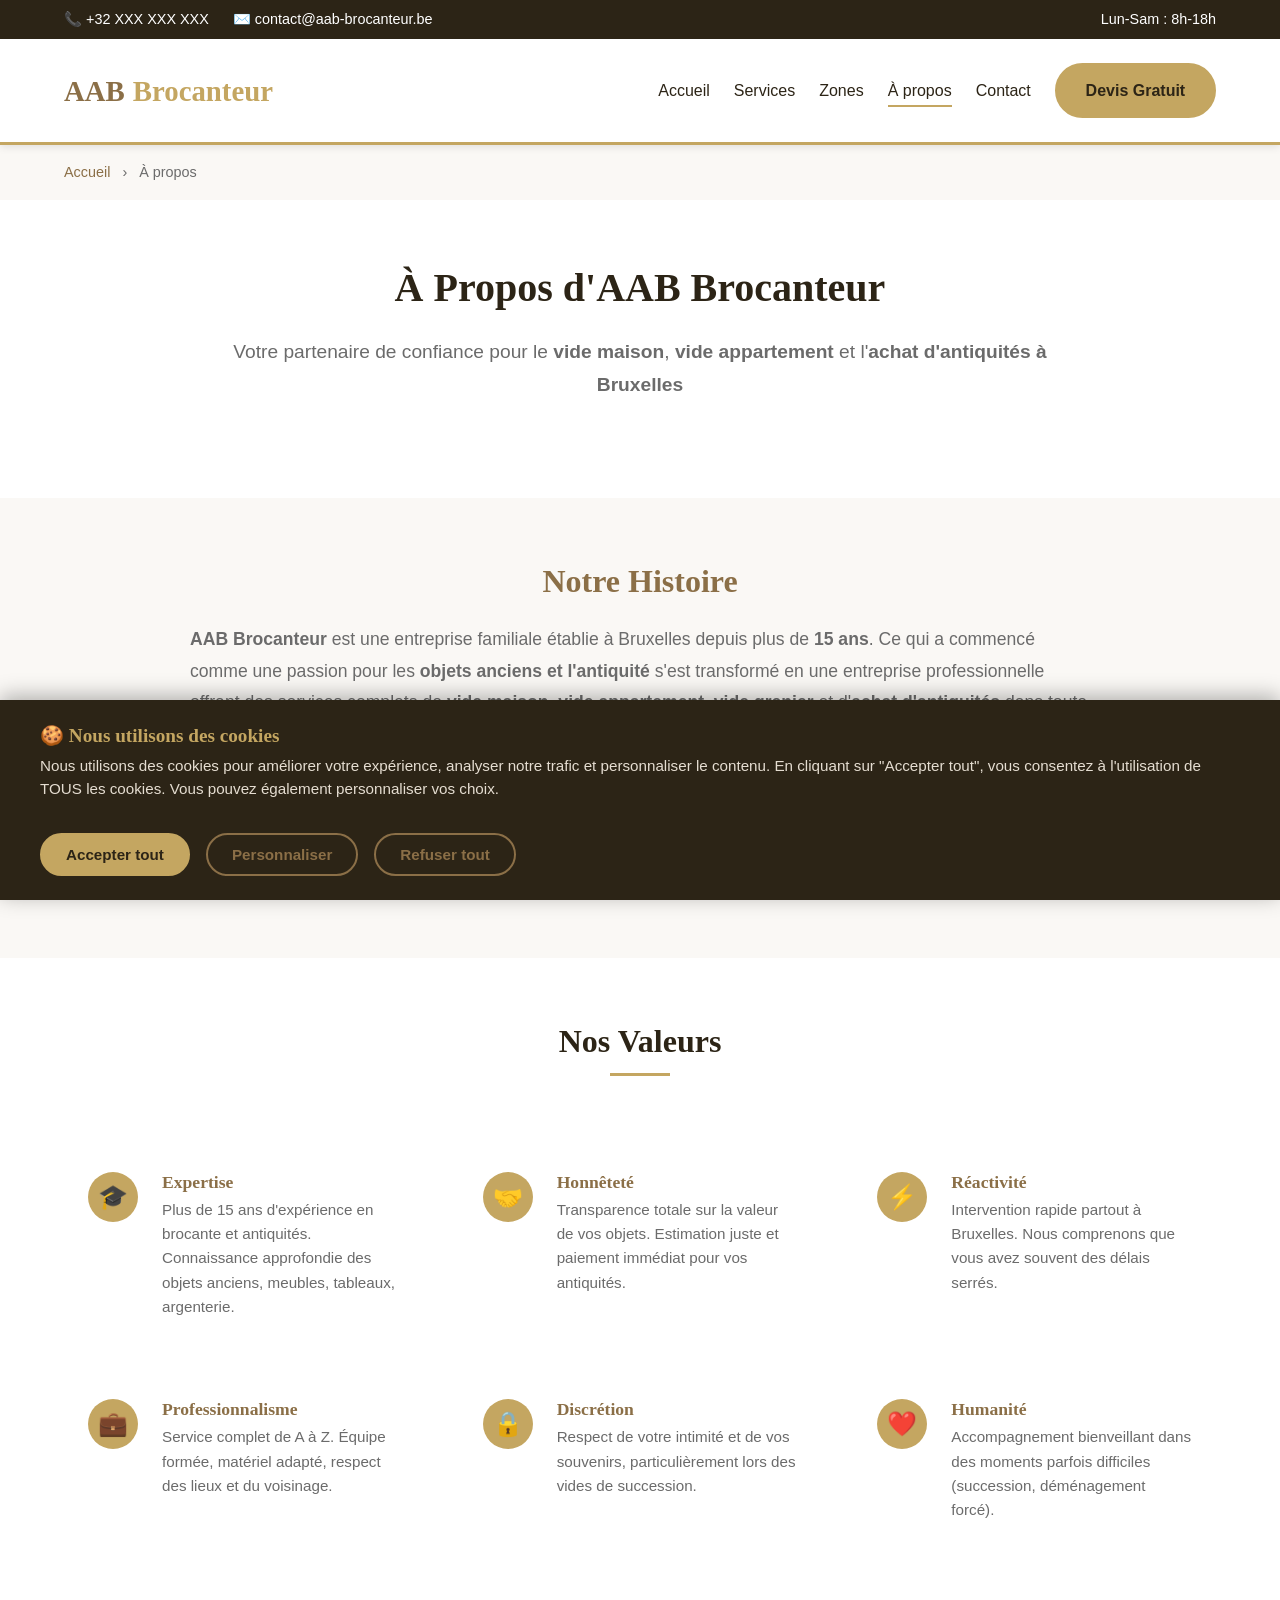
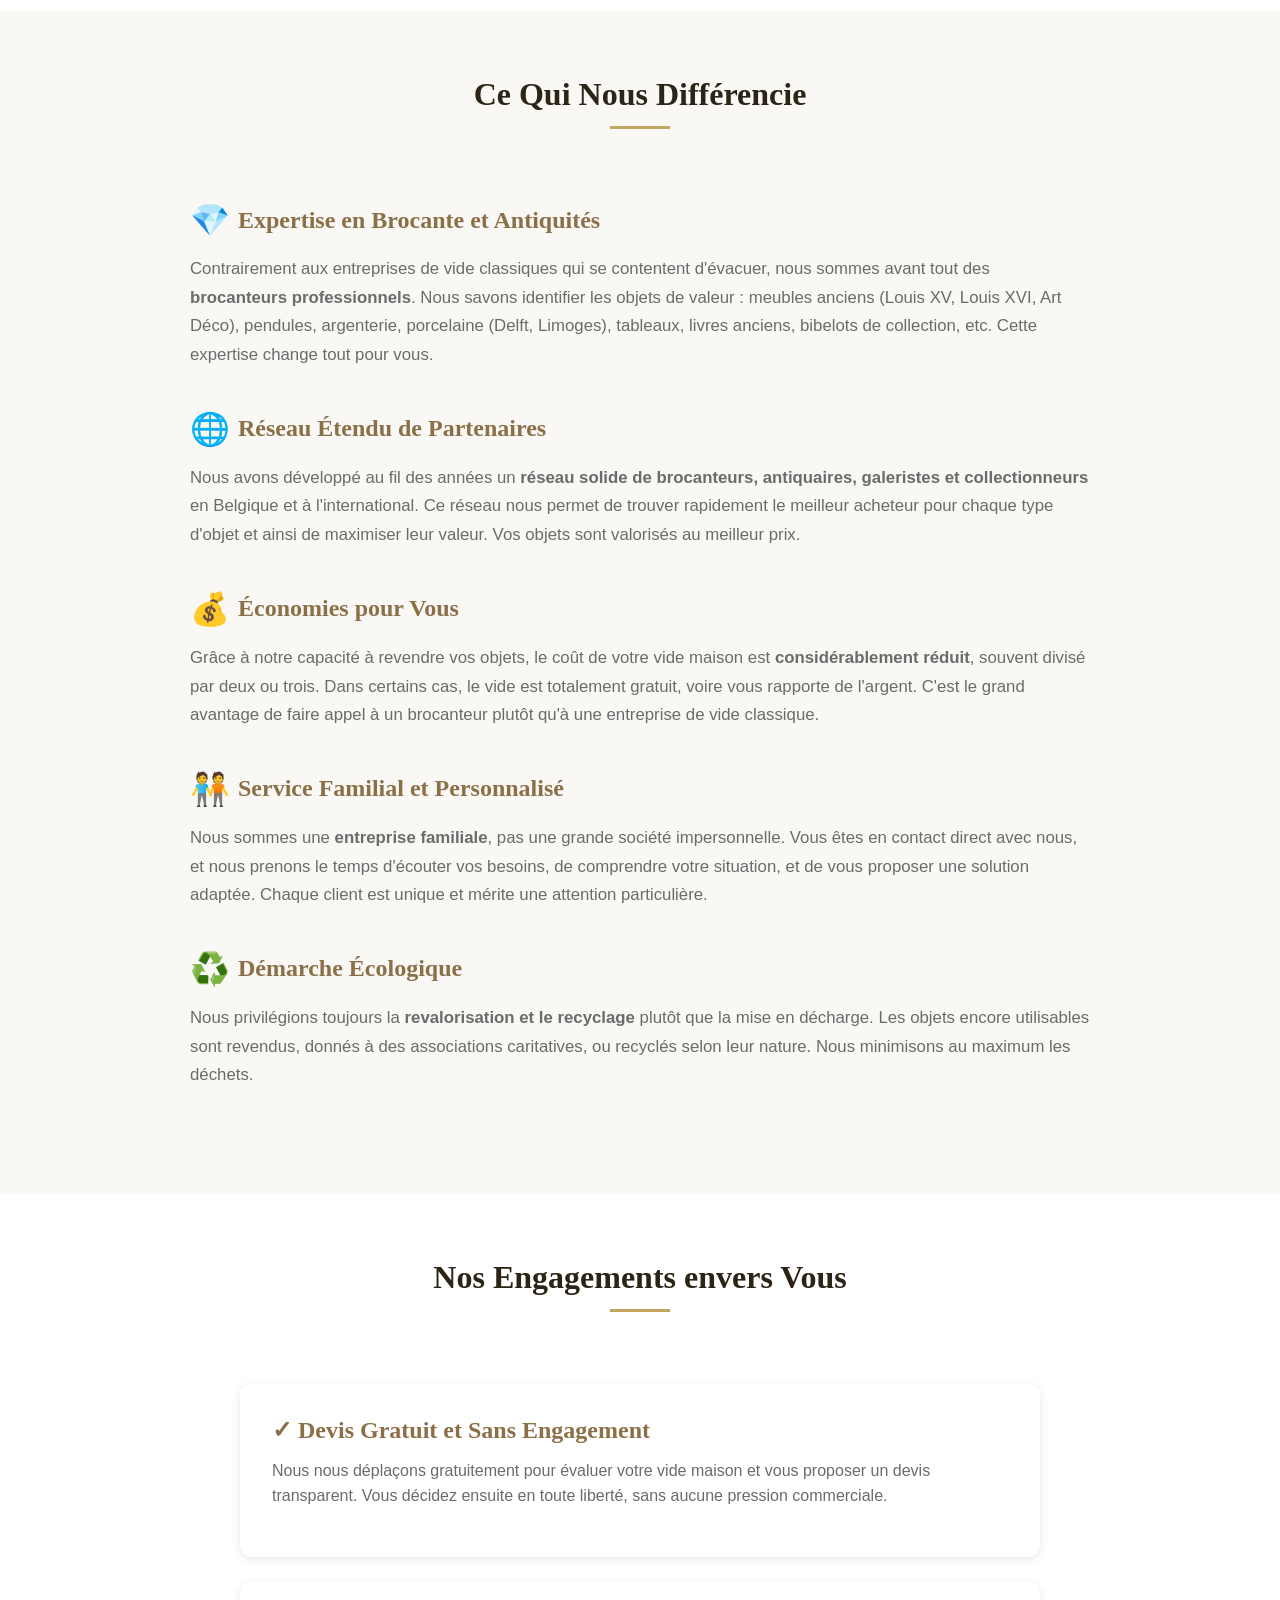
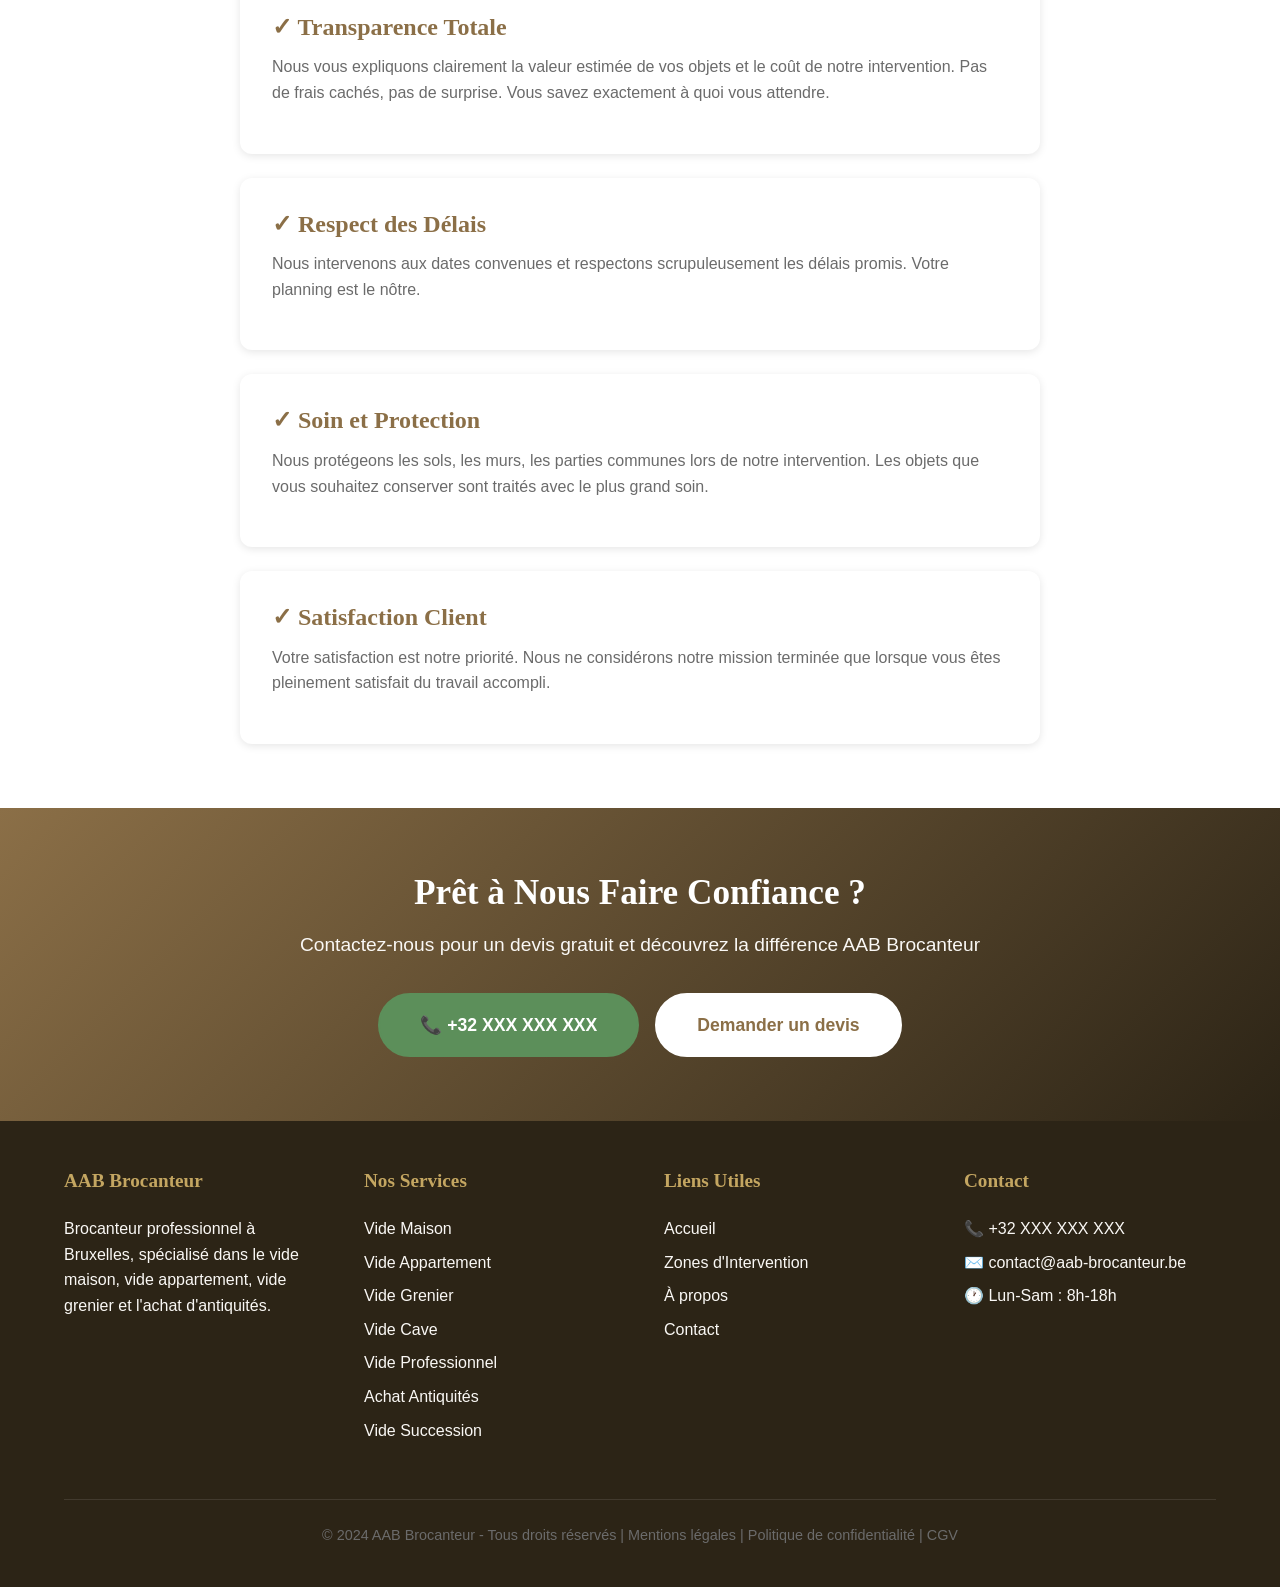
==== commit ea881c41: "Ajout système de gestion des cookies RGPD + Scripts Ads/Tracking ✅ Système de cookies conforme RGPD " ====
--- a/a-propos.html
+++ b/a-propos.html
@@ -10,6 +10,7 @@
   <link rel="canonical" href="https://aab-brocanteur.be/a-propos.html">
 
   <link rel="stylesheet" href="css/style.css">
+  <link rel="stylesheet" href="css/cookies.css">
 </head>
 <body>
 
@@ -336,6 +337,8 @@
   </footer>
 
   <script src="js/script.js"></script>
+  <script src="js/cookies.js"></script>
+  <script src="js/tracking.js"></script>
 
 </body>
 </html>
--- a/css/cookies.css
+++ b/css/cookies.css
@@ -0,0 +1,416 @@
+/* =====================================================
+   GESTION DES COOKIES - STYLES
+   Bannière, modal et notifications
+   ===================================================== */
+
+/* === BANNIÈRE DE COOKIES === */
+.cookie-banner {
+  position: fixed;
+  bottom: 0;
+  left: 0;
+  right: 0;
+  background-color: #2C2416;
+  color: #FAF8F5;
+  padding: 1.5rem;
+  box-shadow: 0 -4px 20px rgba(0,0,0,0.3);
+  z-index: 10000;
+  animation: slideUp 0.4s ease-out;
+}
+
+@keyframes slideUp {
+  from {
+    transform: translateY(100%);
+    opacity: 0;
+  }
+  to {
+    transform: translateY(0);
+    opacity: 1;
+  }
+}
+
+.cookie-banner-hidden {
+  animation: slideDown 0.3s ease-in forwards;
+}
+
+@keyframes slideDown {
+  to {
+    transform: translateY(100%);
+    opacity: 0;
+  }
+}
+
+.cookie-banner-content {
+  max-width: 1200px;
+  margin: 0 auto;
+  display: flex;
+  justify-content: space-between;
+  align-items: center;
+  gap: 2rem;
+  flex-wrap: wrap;
+}
+
+.cookie-banner-text h3 {
+  color: #C4A661;
+  margin-bottom: 0.5rem;
+  font-size: 1.2rem;
+}
+
+.cookie-banner-text p {
+  margin: 0;
+  font-size: 0.95rem;
+  line-height: 1.5;
+  color: #E5DDD1;
+}
+
+.cookie-banner-actions {
+  display: flex;
+  gap: 1rem;
+  flex-wrap: wrap;
+}
+
+.cookie-banner-actions .btn {
+  white-space: nowrap;
+  padding: 0.7rem 1.5rem;
+  font-size: 0.95rem;
+}
+
+/* === MODAL DE PERSONNALISATION === */
+.cookie-modal {
+  position: fixed;
+  top: 0;
+  left: 0;
+  right: 0;
+  bottom: 0;
+  z-index: 10001;
+  display: flex;
+  align-items: center;
+  justify-content: center;
+  animation: fadeIn 0.3s ease-out;
+}
+
+@keyframes fadeIn {
+  from { opacity: 0; }
+  to { opacity: 1; }
+}
+
+.cookie-modal-closing {
+  animation: fadeOut 0.3s ease-in forwards;
+}
+
+@keyframes fadeOut {
+  to { opacity: 0; }
+}
+
+.cookie-modal-overlay {
+  position: absolute;
+  top: 0;
+  left: 0;
+  right: 0;
+  bottom: 0;
+  background-color: rgba(0, 0, 0, 0.7);
+  backdrop-filter: blur(4px);
+}
+
+.cookie-modal-content {
+  position: relative;
+  background: white;
+  border-radius: 12px;
+  max-width: 700px;
+  width: 90%;
+  max-height: 85vh;
+  display: flex;
+  flex-direction: column;
+  box-shadow: 0 10px 40px rgba(0,0,0,0.3);
+  animation: modalSlideIn 0.3s ease-out;
+}
+
+@keyframes modalSlideIn {
+  from {
+    transform: scale(0.9) translateY(20px);
+    opacity: 0;
+  }
+  to {
+    transform: scale(1) translateY(0);
+    opacity: 1;
+  }
+}
+
+.cookie-modal-header {
+  padding: 1.5rem;
+  border-bottom: 2px solid #E5DDD1;
+  display: flex;
+  justify-content: space-between;
+  align-items: center;
+}
+
+.cookie-modal-header h2 {
+  margin: 0;
+  color: #2C2416;
+  font-size: 1.5rem;
+}
+
+.cookie-modal-close {
+  background: none;
+  border: none;
+  font-size: 2rem;
+  color: #6B6B6B;
+  cursor: pointer;
+  width: 40px;
+  height: 40px;
+  display: flex;
+  align-items: center;
+  justify-content: center;
+  border-radius: 50%;
+  transition: all 0.3s ease;
+}
+
+.cookie-modal-close:hover {
+  background-color: #FAF8F5;
+  color: #2C2416;
+}
+
+.cookie-modal-body {
+  padding: 1.5rem;
+  overflow-y: auto;
+  flex: 1;
+}
+
+.cookie-modal-body > p {
+  color: #6B6B6B;
+  margin-bottom: 1.5rem;
+  line-height: 1.6;
+}
+
+.cookie-category {
+  background-color: #FAF8F5;
+  border-radius: 8px;
+  padding: 1.25rem;
+  margin-bottom: 1rem;
+  border-left: 4px solid #C4A661;
+}
+
+.cookie-category-header {
+  display: flex;
+  align-items: center;
+  gap: 1rem;
+  margin-bottom: 0.8rem;
+}
+
+.cookie-category-info {
+  flex: 1;
+}
+
+.cookie-category-info h3 {
+  margin: 0 0 0.3rem 0;
+  color: #2C2416;
+  font-size: 1.1rem;
+}
+
+.cookie-badge {
+  display: inline-block;
+  background-color: #5C8F5A;
+  color: white;
+  padding: 0.2rem 0.6rem;
+  border-radius: 12px;
+  font-size: 0.75rem;
+  font-weight: 600;
+  text-transform: uppercase;
+}
+
+.cookie-badge-optional {
+  background-color: #8B6F47;
+}
+
+.cookie-category-description {
+  margin: 0;
+  color: #6B6B6B;
+  font-size: 0.9rem;
+  line-height: 1.5;
+}
+
+.cookie-category-description small {
+  display: block;
+  margin-top: 0.5rem;
+  font-size: 0.85rem;
+  color: #8B6F47;
+}
+
+/* === SWITCH TOGGLE === */
+.cookie-switch {
+  position: relative;
+  display: inline-block;
+  width: 50px;
+  height: 26px;
+  flex-shrink: 0;
+}
+
+.cookie-switch input {
+  opacity: 0;
+  width: 0;
+  height: 0;
+}
+
+.cookie-slider {
+  position: absolute;
+  cursor: pointer;
+  top: 0;
+  left: 0;
+  right: 0;
+  bottom: 0;
+  background-color: #ccc;
+  transition: 0.4s;
+  border-radius: 26px;
+}
+
+.cookie-slider:before {
+  position: absolute;
+  content: "";
+  height: 20px;
+  width: 20px;
+  left: 3px;
+  bottom: 3px;
+  background-color: white;
+  transition: 0.4s;
+  border-radius: 50%;
+}
+
+.cookie-switch input:checked + .cookie-slider {
+  background-color: #C4A661;
+}
+
+.cookie-switch input:checked + .cookie-slider:before {
+  transform: translateX(24px);
+}
+
+.cookie-switch input:disabled + .cookie-slider {
+  background-color: #5C8F5A;
+  cursor: not-allowed;
+  opacity: 0.7;
+}
+
+/* === FOOTER MODAL === */
+.cookie-modal-footer {
+  padding: 1.5rem;
+  border-top: 2px solid #E5DDD1;
+  display: flex;
+  gap: 1rem;
+  flex-wrap: wrap;
+  justify-content: flex-end;
+}
+
+.cookie-modal-footer .btn {
+  margin: 0;
+}
+
+/* === NOTIFICATION === */
+.cookie-notification {
+  position: fixed;
+  top: 20px;
+  right: 20px;
+  background-color: #2C2416;
+  color: white;
+  padding: 1rem 1.5rem;
+  border-radius: 8px;
+  box-shadow: 0 4px 16px rgba(0,0,0,0.2);
+  z-index: 10002;
+  opacity: 0;
+  transform: translateX(400px);
+  transition: all 0.3s ease;
+  max-width: 350px;
+  font-size: 0.95rem;
+}
+
+.cookie-notification-show {
+  opacity: 1;
+  transform: translateX(0);
+}
+
+.cookie-notification-success {
+  background-color: #5C8F5A;
+}
+
+.cookie-notification-info {
+  background-color: #8B6F47;
+}
+
+/* === RESPONSIVE === */
+@media (max-width: 768px) {
+  .cookie-banner-content {
+    flex-direction: column;
+    gap: 1.5rem;
+  }
+
+  .cookie-banner-actions {
+    width: 100%;
+  }
+
+  .cookie-banner-actions .btn {
+    flex: 1;
+    min-width: 120px;
+  }
+
+  .cookie-modal-content {
+    width: 95%;
+    max-height: 90vh;
+  }
+
+  .cookie-modal-header {
+    padding: 1rem;
+  }
+
+  .cookie-modal-body {
+    padding: 1rem;
+  }
+
+  .cookie-modal-footer {
+    padding: 1rem;
+    flex-direction: column;
+  }
+
+  .cookie-modal-footer .btn {
+    width: 100%;
+  }
+
+  .cookie-category-header {
+    flex-wrap: wrap;
+  }
+
+  .cookie-notification {
+    right: 10px;
+    left: 10px;
+    max-width: none;
+  }
+}
+
+@media (max-width: 480px) {
+  .cookie-banner {
+    padding: 1rem;
+  }
+
+  .cookie-banner-text h3 {
+    font-size: 1rem;
+  }
+
+  .cookie-banner-text p {
+    font-size: 0.85rem;
+  }
+
+  .cookie-modal-header h2 {
+    font-size: 1.2rem;
+  }
+
+  .cookie-category {
+    padding: 1rem;
+  }
+}
+
+/* === LIEN PARAMÈTRES DANS LE FOOTER === */
+.cookie-settings-link {
+  cursor: pointer;
+  color: inherit;
+  text-decoration: underline;
+}
+
+.cookie-settings-link:hover {
+  color: var(--secondary-color);
+}
